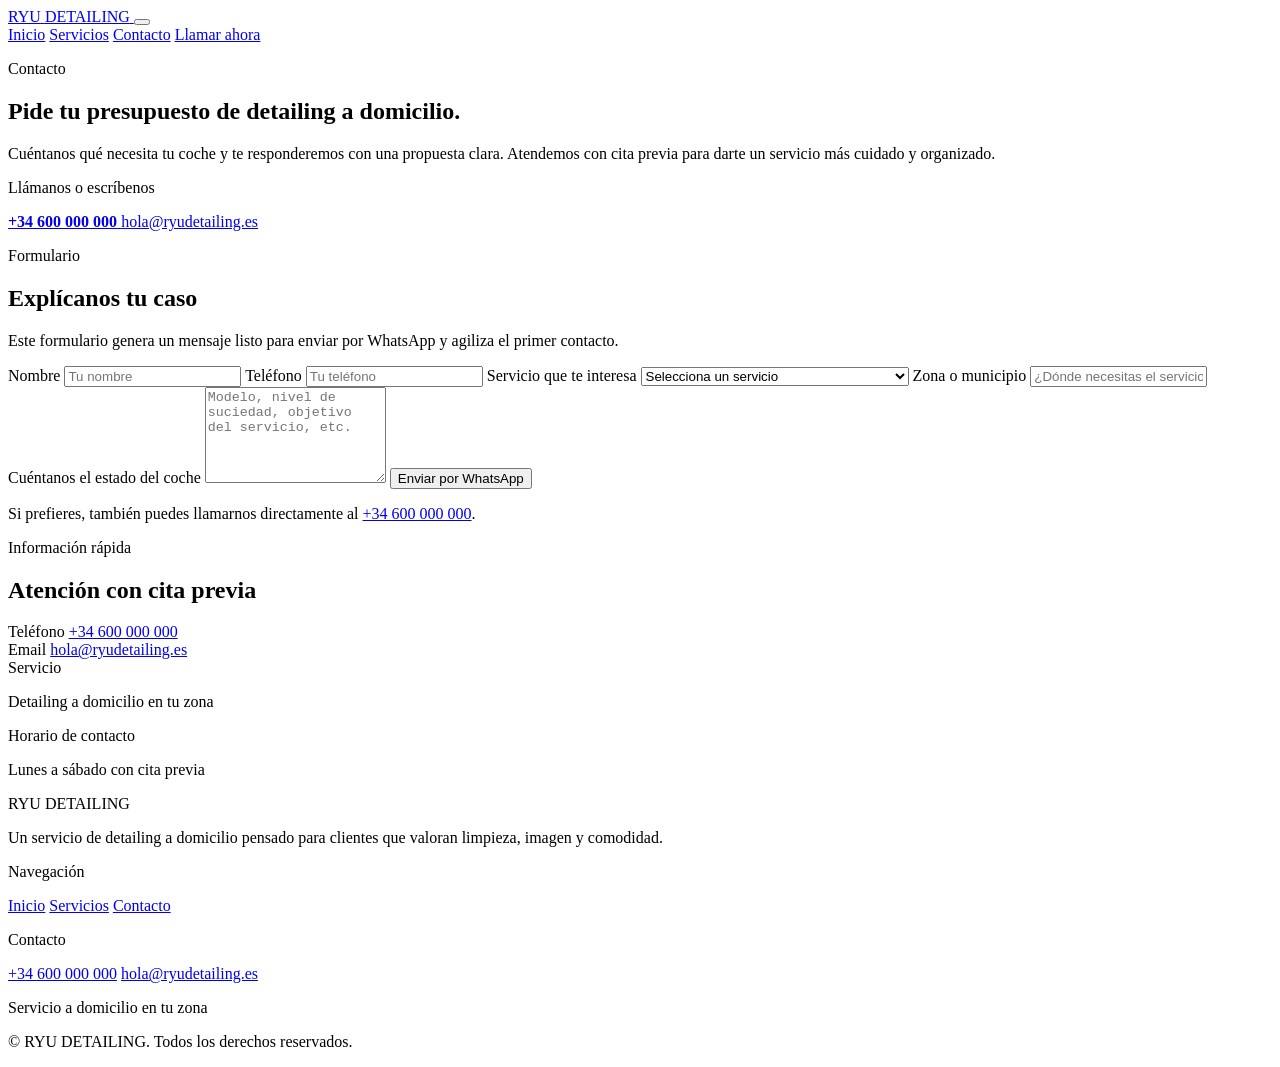
==== contacto.html @ e984c49c "Add files via upload" ====
<!DOCTYPE html>
<html lang="es">
<head>
  <meta charset="UTF-8">
  <meta name="viewport" content="width=device-width, initial-scale=1.0">
  <title>Contacto | RYU DETAILING</title>
  <meta name="description" content="Contacta con RYU DETAILING para pedir presupuesto de detailing a domicilio, lavado premium, limpieza interior o pulido de coche.">
  <meta name="robots" content="index, follow">
  <meta name="theme-color" content="#f1c84d">
  <meta property="og:title" content="Contacto | RYU DETAILING">
  <meta property="og:description" content="Pide tu presupuesto de detailing a domicilio de forma rápida.">
  <meta property="og:type" content="website">
  <meta property="og:url" content="https://www.ryudetailing.es/contacto.html">
  <link rel="canonical" href="https://www.ryudetailing.es/contacto.html">
  <link rel="preconnect" href="https://fonts.googleapis.com">
  <link rel="preconnect" href="https://fonts.gstatic.com" crossorigin>
  <link href="https://fonts.googleapis.com/css2?family=Sora:wght@400;500;600;700;800&family=Space+Grotesk:wght@500;700&display=swap" rel="stylesheet">
  <link rel="stylesheet" href="assets/styles.css">
</head>
<body data-page="contacto">
  <header class="site-header">
    <div class="container">
      <a class="brand" href="index.html" aria-label="Inicio RYU DETAILING">
        <span class="brand-mark">RYU</span>
        <span class="brand-text">DETAILING</span>
      </a>
      <button class="nav-toggle" aria-expanded="false" aria-controls="site-nav">
        <span></span>
        <span></span>
      </button>
      <nav id="site-nav" class="site-nav" aria-label="Principal">
        <a href="index.html">Inicio</a>
        <a href="servicios.html">Servicios</a>
        <a href="contacto.html" class="is-active">Contacto</a>
        <a class="button button-small" data-phone-link href="tel:+34600000000">Llamar ahora</a>
      </nav>
    </div>
  </header>

  <main>
    <section class="page-hero">
      <div class="container page-hero-grid">
        <div>
          <p class="eyebrow">Contacto</p>
          <h1>Pide tu presupuesto de detailing a domicilio.</h1>
          <p class="lead">Cuéntanos qué necesita tu coche y te responderemos con una propuesta clara. Atendemos con cita previa para darte un servicio más cuidado y organizado.</p>
        </div>
        <div class="mini-card mini-card-highlight">
          <p class="panel-label">Llámanos o escríbenos</p>
          <a class="contact-phone-big" data-phone-link href="tel:+34600000000">
            <strong data-phone-display>+34 600 000 000</strong>
          </a>
          <a data-email-link href="mailto:hola@ryudetailing.es"><span data-email-display>hola@ryudetailing.es</span></a>
        </div>
      </div>
    </section>

    <section class="section">
      <div class="container contact-grid">
        <div class="contact-card">
          <p class="eyebrow">Formulario</p>
          <h2>Explícanos tu caso</h2>
          <p>Este formulario genera un mensaje listo para enviar por WhatsApp y agiliza el primer contacto.</p>

          <form id="contact-form" class="contact-form">
            <label for="name">Nombre</label>
            <input id="name" name="name" type="text" placeholder="Tu nombre" required>

            <label for="phone">Teléfono</label>
            <input id="phone" name="phone" type="tel" placeholder="Tu teléfono" required>

            <label for="service">Servicio que te interesa</label>
            <select id="service" name="service" required>
              <option value="">Selecciona un servicio</option>
              <option>Lavado premium exterior</option>
              <option>Limpieza interior integral</option>
              <option>Pulido y mejora estética</option>
              <option>Protección y mantenimiento</option>
              <option>No estoy seguro, necesito asesoramiento</option>
            </select>

            <label for="location">Zona o municipio</label>
            <input id="location" name="location" type="text" placeholder="¿Dónde necesitas el servicio?" required>

            <label for="message">Cuéntanos el estado del coche</label>
            <textarea id="message" name="message" rows="6" placeholder="Modelo, nivel de suciedad, objetivo del servicio, etc."></textarea>

            <button class="button" type="submit">Enviar por WhatsApp</button>
            <p class="form-note">Si prefieres, también puedes llamarnos directamente al <a data-phone-link href="tel:+34600000000"><span data-phone-display>+34 600 000 000</span></a>.</p>
          </form>
        </div>

        <aside class="contact-card contact-side">
          <p class="eyebrow">Información rápida</p>
          <h2>Atención con cita previa</h2>
          <div class="info-list">
            <div>
              <span>Teléfono</span>
              <a data-phone-link href="tel:+34600000000"><span data-phone-display>+34 600 000 000</span></a>
            </div>
            <div>
              <span>Email</span>
              <a data-email-link href="mailto:hola@ryudetailing.es"><span data-email-display>hola@ryudetailing.es</span></a>
            </div>
            <div>
              <span>Servicio</span>
              <p data-city-display>Detailing a domicilio en tu zona</p>
            </div>
            <div>
              <span>Horario de contacto</span>
              <p>Lunes a sábado con cita previa</p>
            </div>
          </div>
        </aside>
      </div>
    </section>
  </main>

  <footer class="site-footer">
    <div class="container footer-grid">
      <div>
        <p class="footer-brand">RYU DETAILING</p>
        <p>Un servicio de detailing a domicilio pensado para clientes que valoran limpieza, imagen y comodidad.</p>
      </div>
      <div>
        <p class="footer-title">Navegación</p>
        <a href="index.html">Inicio</a>
        <a href="servicios.html">Servicios</a>
        <a href="contacto.html">Contacto</a>
      </div>
      <div>
        <p class="footer-title">Contacto</p>
        <a data-phone-link href="tel:+34600000000"><span data-phone-display>+34 600 000 000</span></a>
        <a data-email-link href="mailto:hola@ryudetailing.es"><span data-email-display>hola@ryudetailing.es</span></a>
        <p data-city-display>Servicio a domicilio en tu zona</p>
      </div>
    </div>
    <div class="container footer-bottom">
      <p>© <span data-year></span> RYU DETAILING. Todos los derechos reservados.</p>
    </div>
  </footer>

  <script src="assets/app.js"></script>
</body>
</html>
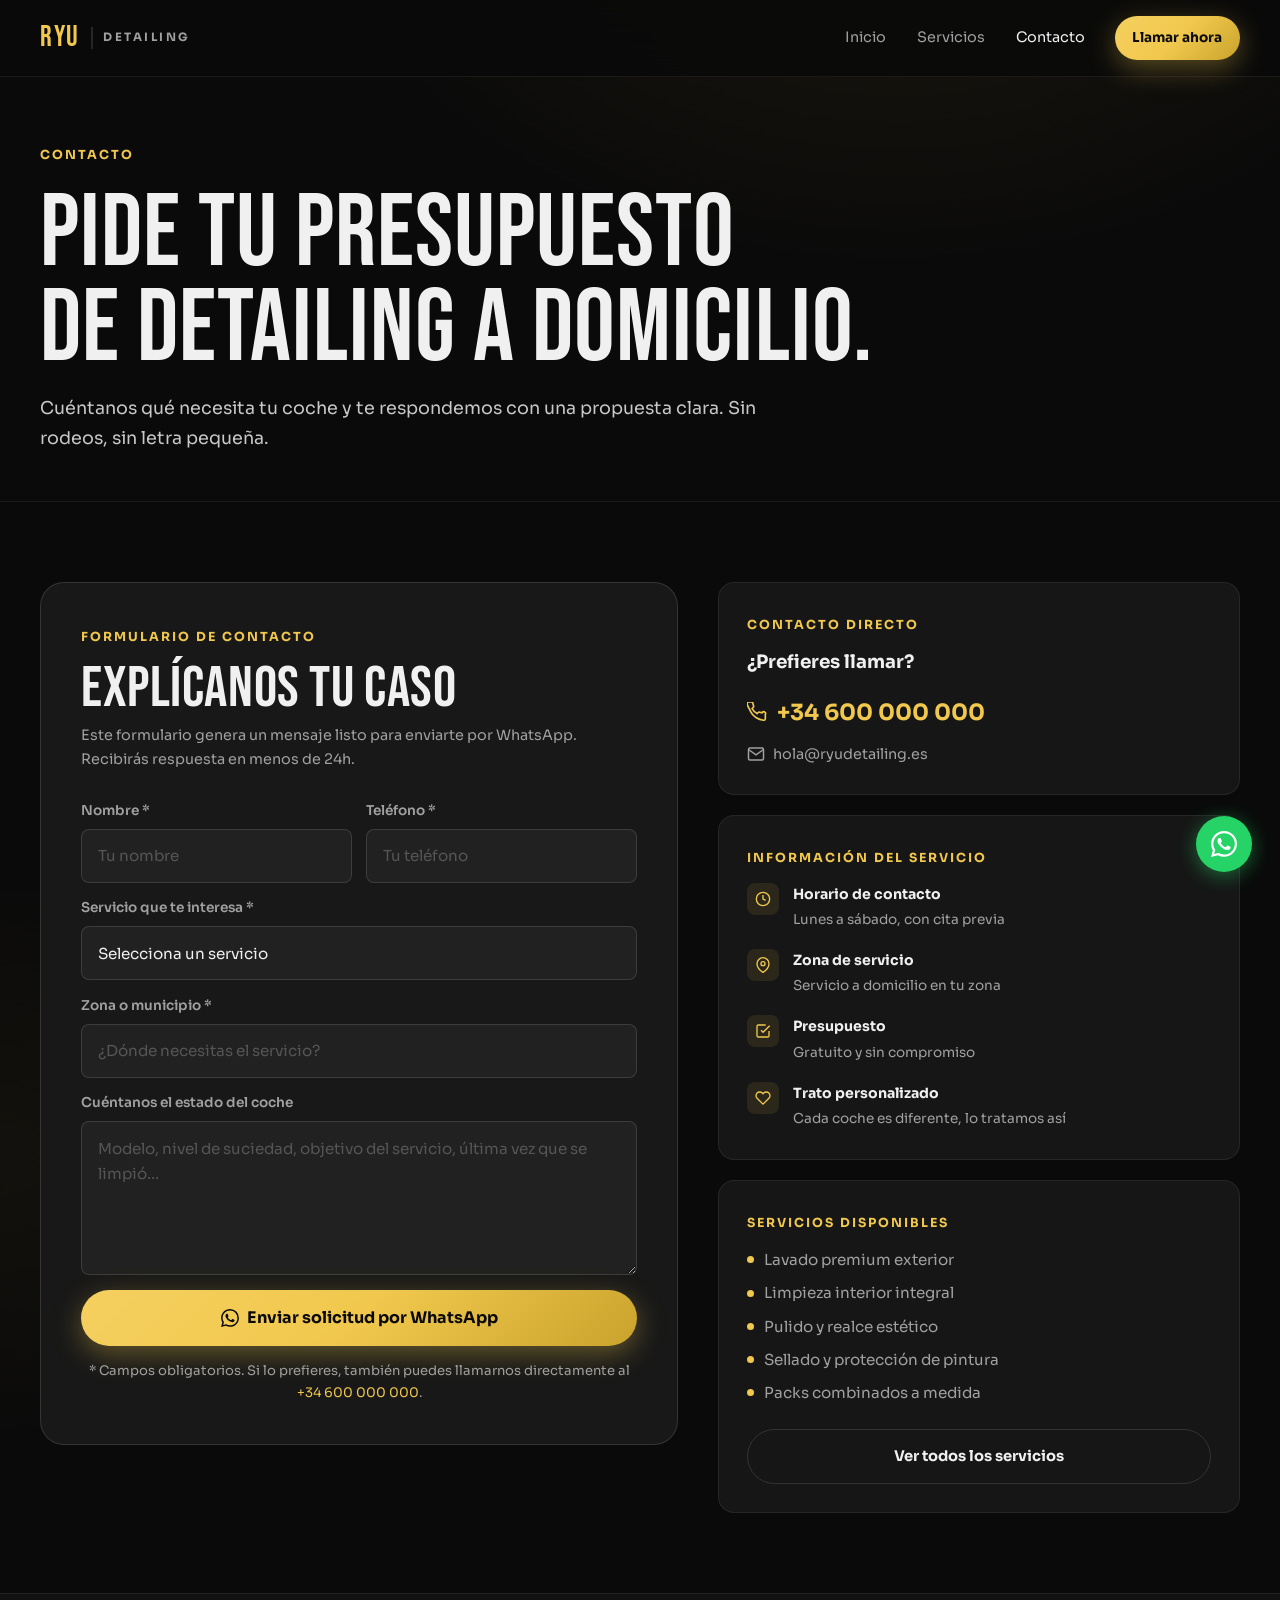
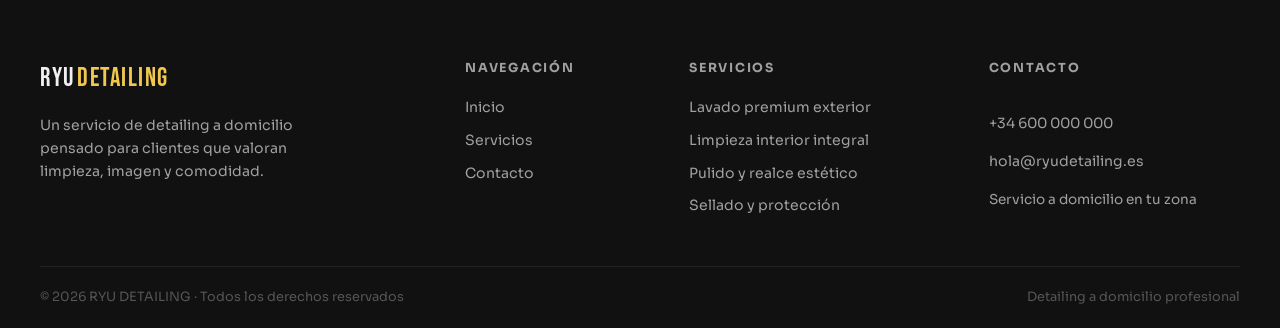
==== commit 154f4aef: "v2" ====
--- a/contacto.html
+++ b/contacto.html
@@ -3,142 +3,220 @@
 <head>
   <meta charset="UTF-8">
   <meta name="viewport" content="width=device-width, initial-scale=1.0">
-  <title>Contacto | RYU DETAILING</title>
-  <meta name="description" content="Contacta con RYU DETAILING para pedir presupuesto de detailing a domicilio, lavado premium, limpieza interior o pulido de coche.">
+
+  <title>Contacto y Presupuesto | RYU DETAILING · Detailing a Domicilio</title>
+  <meta name="description" content="Contacta con RYU DETAILING para pedir tu presupuesto de detailing a domicilio sin compromiso. Lavado premium, limpieza interior, pulido y protección de coche.">
+  <meta name="keywords" content="contacto detailing, presupuesto detailing, pedir cita detailing domicilio, WhatsApp detailing">
   <meta name="robots" content="index, follow">
   <meta name="theme-color" content="#f1c84d">
+  <link rel="canonical" href="https://www.ryudetailing.es/contacto.html">
+
   <meta property="og:title" content="Contacto | RYU DETAILING">
-  <meta property="og:description" content="Pide tu presupuesto de detailing a domicilio de forma rápida.">
+  <meta property="og:description" content="Pide tu presupuesto de detailing a domicilio de forma rápida y sin compromiso.">
   <meta property="og:type" content="website">
   <meta property="og:url" content="https://www.ryudetailing.es/contacto.html">
-  <link rel="canonical" href="https://www.ryudetailing.es/contacto.html">
+  <meta property="og:locale" content="es_ES">
+
   <link rel="preconnect" href="https://fonts.googleapis.com">
   <link rel="preconnect" href="https://fonts.gstatic.com" crossorigin>
-  <link href="https://fonts.googleapis.com/css2?family=Sora:wght@400;500;600;700;800&family=Space+Grotesk:wght@500;700&display=swap" rel="stylesheet">
+  <link href="https://fonts.googleapis.com/css2?family=Bebas+Neue&family=Sora:wght@400;500;600;700&display=swap" rel="stylesheet">
   <link rel="stylesheet" href="assets/styles.css">
 </head>
 <body data-page="contacto">
-  <header class="site-header">
-    <div class="container">
-      <a class="brand" href="index.html" aria-label="Inicio RYU DETAILING">
-        <span class="brand-mark">RYU</span>
-        <span class="brand-text">DETAILING</span>
+
+  <header class="site-header" id="top">
+    <div class="container header-inner">
+      <a class="brand" href="index.html" aria-label="RYU DETAILING - Inicio">
+        <span class="brand-ryu">RYU</span>
+        <span class="brand-sep"></span>
+        <span class="brand-det">DETAILING</span>
       </a>
-      <button class="nav-toggle" aria-expanded="false" aria-controls="site-nav">
-        <span></span>
-        <span></span>
+      <button class="nav-toggle" aria-expanded="false" aria-controls="site-nav" aria-label="Abrir menú">
+        <span></span><span></span>
       </button>
-      <nav id="site-nav" class="site-nav" aria-label="Principal">
-        <a href="index.html">Inicio</a>
-        <a href="servicios.html">Servicios</a>
-        <a href="contacto.html" class="is-active">Contacto</a>
-        <a class="button button-small" data-phone-link href="tel:+34600000000">Llamar ahora</a>
+      <nav id="site-nav" class="site-nav" aria-label="Navegación principal">
+        <a href="index.html" class="nav-link">Inicio</a>
+        <a href="servicios.html" class="nav-link">Servicios</a>
+        <a href="contacto.html" class="nav-link is-active">Contacto</a>
+        <a class="btn btn-gold btn-sm" data-phone-link href="tel:+34600000000">Llamar ahora</a>
       </nav>
     </div>
   </header>
 
   <main>
-    <section class="page-hero">
-      <div class="container page-hero-grid">
-        <div>
-          <p class="eyebrow">Contacto</p>
-          <h1>Pide tu presupuesto de detailing a domicilio.</h1>
-          <p class="lead">Cuéntanos qué necesita tu coche y te responderemos con una propuesta clara. Atendemos con cita previa para darte un servicio más cuidado y organizado.</p>
-        </div>
-        <div class="mini-card mini-card-highlight">
-          <p class="panel-label">Llámanos o escríbenos</p>
-          <a class="contact-phone-big" data-phone-link href="tel:+34600000000">
-            <strong data-phone-display>+34 600 000 000</strong>
-          </a>
-          <a data-email-link href="mailto:hola@ryudetailing.es"><span data-email-display>hola@ryudetailing.es</span></a>
-        </div>
+
+    <!-- PAGE HERO -->
+    <section class="page-hero page-hero-short">
+      <div class="container fade-up">
+        <p class="eyebrow">Contacto</p>
+        <h1>Pide tu presupuesto<br>de detailing a domicilio.</h1>
+        <p class="lead">Cuéntanos qué necesita tu coche y te respondemos con una propuesta clara. Sin rodeos, sin letra pequeña.</p>
       </div>
     </section>
 
+    <!-- CONTACT MAIN -->
     <section class="section">
       <div class="container contact-grid">
-        <div class="contact-card">
-          <p class="eyebrow">Formulario</p>
+
+        <!-- FORM -->
+        <div class="contact-form-card fade-up">
+          <p class="eyebrow">Formulario de contacto</p>
           <h2>Explícanos tu caso</h2>
-          <p>Este formulario genera un mensaje listo para enviar por WhatsApp y agiliza el primer contacto.</p>
-
-          <form id="contact-form" class="contact-form">
-            <label for="name">Nombre</label>
-            <input id="name" name="name" type="text" placeholder="Tu nombre" required>
-
-            <label for="phone">Teléfono</label>
-            <input id="phone" name="phone" type="tel" placeholder="Tu teléfono" required>
-
-            <label for="service">Servicio que te interesa</label>
-            <select id="service" name="service" required>
-              <option value="">Selecciona un servicio</option>
-              <option>Lavado premium exterior</option>
-              <option>Limpieza interior integral</option>
-              <option>Pulido y mejora estética</option>
-              <option>Protección y mantenimiento</option>
-              <option>No estoy seguro, necesito asesoramiento</option>
-            </select>
-
-            <label for="location">Zona o municipio</label>
-            <input id="location" name="location" type="text" placeholder="¿Dónde necesitas el servicio?" required>
-
-            <label for="message">Cuéntanos el estado del coche</label>
-            <textarea id="message" name="message" rows="6" placeholder="Modelo, nivel de suciedad, objetivo del servicio, etc."></textarea>
-
-            <button class="button" type="submit">Enviar por WhatsApp</button>
-            <p class="form-note">Si prefieres, también puedes llamarnos directamente al <a data-phone-link href="tel:+34600000000"><span data-phone-display>+34 600 000 000</span></a>.</p>
+          <p class="form-intro">Este formulario genera un mensaje listo para enviarte por WhatsApp. Recibirás respuesta en menos de 24h.</p>
+
+          <form id="contact-form" class="contact-form" novalidate>
+            <div class="form-row">
+              <div class="form-group">
+                <label for="name">Nombre *</label>
+                <input id="name" name="name" type="text" placeholder="Tu nombre" required autocomplete="name">
+              </div>
+              <div class="form-group">
+                <label for="phone">Teléfono *</label>
+                <input id="phone" name="phone" type="tel" placeholder="Tu teléfono" required autocomplete="tel">
+              </div>
+            </div>
+            <div class="form-group">
+              <label for="service">Servicio que te interesa *</label>
+              <select id="service" name="service" required>
+                <option value="">Selecciona un servicio</option>
+                <option>Lavado premium exterior</option>
+                <option>Limpieza interior integral</option>
+                <option>Pulido y mejora estética</option>
+                <option>Protección y mantenimiento</option>
+                <option>Varios servicios / pack completo</option>
+                <option>No lo sé, necesito asesoramiento</option>
+              </select>
+            </div>
+            <div class="form-group">
+              <label for="location">Zona o municipio *</label>
+              <input id="location" name="location" type="text" placeholder="¿Dónde necesitas el servicio?" required>
+            </div>
+            <div class="form-group">
+              <label for="message">Cuéntanos el estado del coche</label>
+              <textarea id="message" name="message" rows="5" placeholder="Modelo, nivel de suciedad, objetivo del servicio, última vez que se limpió…"></textarea>
+            </div>
+            <button class="btn btn-gold btn-full btn-lg" type="submit">
+              <svg width="18" height="18" viewBox="0 0 24 24" fill="currentColor"><path d="M17.472 14.382c-.297-.149-1.758-.867-2.03-.967-.273-.099-.471-.148-.67.15-.197.297-.767.966-.94 1.164-.173.199-.347.223-.644.075-.297-.15-1.255-.463-2.39-1.475-.883-.788-1.48-1.761-1.653-2.059-.173-.297-.018-.458.13-.606.134-.133.298-.347.446-.52.149-.174.198-.298.298-.497.099-.198.05-.371-.025-.52-.075-.149-.669-1.612-.916-2.207-.242-.579-.487-.5-.669-.51-.173-.008-.371-.01-.57-.01-.198 0-.52.074-.792.372-.272.297-1.04 1.016-1.04 2.479 0 1.462 1.065 2.875 1.213 3.074.149.198 2.096 3.2 5.077 4.487.709.306 1.262.489 1.694.625.712.227 1.36.195 1.871.118.571-.085 1.758-.719 2.006-1.413.248-.694.248-1.289.173-1.413-.074-.124-.272-.198-.57-.347m-5.421 7.403h-.004a9.87 9.87 0 01-5.031-1.378l-.361-.214-3.741.982.998-3.648-.235-.374a9.86 9.86 0 01-1.51-5.26c.001-5.45 4.436-9.884 9.888-9.884 2.64 0 5.122 1.03 6.988 2.898a9.825 9.825 0 012.893 6.994c-.003 5.45-4.437 9.884-9.885 9.884m8.413-18.297A11.815 11.815 0 0012.05 0C5.495 0 .16 5.335.157 11.892c0 2.096.547 4.142 1.588 5.945L.057 24l6.305-1.654a11.882 11.882 0 005.683 1.448h.005c6.554 0 11.89-5.335 11.893-11.893a11.821 11.821 0 00-3.48-8.413Z"/></svg>
+              Enviar solicitud por WhatsApp
+            </button>
+            <p class="form-note">* Campos obligatorios. Si lo prefieres, también puedes llamarnos directamente al <a data-phone-link href="tel:+34600000000"><span data-phone-display>+34 600 000 000</span></a>.</p>
           </form>
         </div>
 
-        <aside class="contact-card contact-side">
-          <p class="eyebrow">Información rápida</p>
-          <h2>Atención con cita previa</h2>
-          <div class="info-list">
-            <div>
-              <span>Teléfono</span>
-              <a data-phone-link href="tel:+34600000000"><span data-phone-display>+34 600 000 000</span></a>
-            </div>
-            <div>
-              <span>Email</span>
-              <a data-email-link href="mailto:hola@ryudetailing.es"><span data-email-display>hola@ryudetailing.es</span></a>
-            </div>
-            <div>
-              <span>Servicio</span>
-              <p data-city-display>Detailing a domicilio en tu zona</p>
-            </div>
-            <div>
-              <span>Horario de contacto</span>
-              <p>Lunes a sábado con cita previa</p>
-            </div>
+        <!-- SIDEBAR -->
+        <aside class="contact-sidebar fade-up delay-1">
+          <div class="contact-info-card">
+            <p class="eyebrow">Contacto directo</p>
+            <h3>¿Prefieres llamar?</h3>
+            <a class="contact-phone-big" data-phone-link href="tel:+34600000000">
+              <svg width="20" height="20" viewBox="0 0 24 24" fill="none" stroke="currentColor" stroke-width="2"><path d="M22 16.92v3a2 2 0 01-2.18 2 19.79 19.79 0 01-8.63-3.07A19.5 19.5 0 013.07 8.81 19.79 19.79 0 01.14 2.18 2 2 0 012.11 0h3a2 2 0 012 1.72 12.84 12.84 0 00.7 2.81 2 2 0 01-.45 2.11L6.09 7.91a16 16 0 006 6l1.27-1.27a2 2 0 012.11-.45 12.84 12.84 0 002.81.7A2 2 0 0122 14.92z"/></svg>
+              <span data-phone-display>+34 600 000 000</span>
+            </a>
+            <a class="contact-email" data-email-link href="mailto:hola@ryudetailing.es">
+              <svg width="18" height="18" viewBox="0 0 24 24" fill="none" stroke="currentColor" stroke-width="2"><path d="M4 4h16c1.1 0 2 .9 2 2v12c0 1.1-.9 2-2 2H4c-1.1 0-2-.9-2-2V6c0-1.1.9-2 2-2z"/><polyline points="22,6 12,13 2,6"/></svg>
+              <span data-email-display>hola@ryudetailing.es</span>
+            </a>
+          </div>
+
+          <div class="contact-info-card">
+            <p class="eyebrow">Información del servicio</p>
+            <div class="info-rows">
+              <div class="info-row">
+                <span class="info-icon">
+                  <svg width="16" height="16" viewBox="0 0 24 24" fill="none" stroke="currentColor" stroke-width="2"><circle cx="12" cy="12" r="10"/><polyline points="12,6 12,12 16,14"/></svg>
+                </span>
+                <div>
+                  <strong>Horario de contacto</strong>
+                  <p>Lunes a sábado, con cita previa</p>
+                </div>
+              </div>
+              <div class="info-row">
+                <span class="info-icon">
+                  <svg width="16" height="16" viewBox="0 0 24 24" fill="none" stroke="currentColor" stroke-width="2"><path d="M21 10c0 7-9 13-9 13s-9-6-9-13a9 9 0 0118 0z"/><circle cx="12" cy="10" r="3"/></svg>
+                </span>
+                <div>
+                  <strong>Zona de servicio</strong>
+                  <p data-city-display>Servicio a domicilio en tu zona</p>
+                </div>
+              </div>
+              <div class="info-row">
+                <span class="info-icon">
+                  <svg width="16" height="16" viewBox="0 0 24 24" fill="none" stroke="currentColor" stroke-width="2"><path d="M9 11l3 3L22 4"/><path d="M21 12v7a2 2 0 01-2 2H5a2 2 0 01-2-2V5a2 2 0 012-2h11"/></svg>
+                </span>
+                <div>
+                  <strong>Presupuesto</strong>
+                  <p>Gratuito y sin compromiso</p>
+                </div>
+              </div>
+              <div class="info-row">
+                <span class="info-icon">
+                  <svg width="16" height="16" viewBox="0 0 24 24" fill="none" stroke="currentColor" stroke-width="2"><path d="M20.84 4.61a5.5 5.5 0 00-7.78 0L12 5.67l-1.06-1.06a5.5 5.5 0 00-7.78 7.78l1.06 1.06L12 21.23l7.78-7.78 1.06-1.06a5.5 5.5 0 000-7.78z"/></svg>
+                </span>
+                <div>
+                  <strong>Trato personalizado</strong>
+                  <p>Cada coche es diferente, lo tratamos así</p>
+                </div>
+              </div>
+            </div>
+          </div>
+
+          <div class="contact-services-card">
+            <p class="eyebrow">Servicios disponibles</p>
+            <ul class="check-list">
+              <li>Lavado premium exterior</li>
+              <li>Limpieza interior integral</li>
+              <li>Pulido y realce estético</li>
+              <li>Sellado y protección de pintura</li>
+              <li>Packs combinados a medida</li>
+            </ul>
+            <a class="btn btn-ghost btn-full" href="servicios.html">Ver todos los servicios</a>
           </div>
         </aside>
+
       </div>
     </section>
+
   </main>
 
   <footer class="site-footer">
     <div class="container footer-grid">
-      <div>
-        <p class="footer-brand">RYU DETAILING</p>
+      <div class="footer-brand-col">
+        <p class="footer-logo">RYU<span>DETAILING</span></p>
         <p>Un servicio de detailing a domicilio pensado para clientes que valoran limpieza, imagen y comodidad.</p>
       </div>
-      <div>
+      <div class="footer-nav-col">
         <p class="footer-title">Navegación</p>
-        <a href="index.html">Inicio</a>
-        <a href="servicios.html">Servicios</a>
-        <a href="contacto.html">Contacto</a>
-      </div>
-      <div>
+        <nav>
+          <a href="index.html">Inicio</a>
+          <a href="servicios.html">Servicios</a>
+          <a href="contacto.html">Contacto</a>
+        </nav>
+      </div>
+      <div class="footer-nav-col">
+        <p class="footer-title">Servicios</p>
+        <nav>
+          <a href="servicios.html#lavado">Lavado premium exterior</a>
+          <a href="servicios.html#interior">Limpieza interior integral</a>
+          <a href="servicios.html#pulido">Pulido y realce estético</a>
+          <a href="servicios.html#proteccion">Sellado y protección</a>
+        </nav>
+      </div>
+      <div class="footer-contact-col">
         <p class="footer-title">Contacto</p>
         <a data-phone-link href="tel:+34600000000"><span data-phone-display>+34 600 000 000</span></a>
         <a data-email-link href="mailto:hola@ryudetailing.es"><span data-email-display>hola@ryudetailing.es</span></a>
-        <p data-city-display>Servicio a domicilio en tu zona</p>
+        <p data-city-display class="footer-zone">Servicio a domicilio en tu zona</p>
       </div>
     </div>
     <div class="container footer-bottom">
-      <p>© <span data-year></span> RYU DETAILING. Todos los derechos reservados.</p>
+      <p>&copy; <span data-year></span> RYU DETAILING · Todos los derechos reservados</p>
+      <p>Detailing a domicilio profesional</p>
     </div>
   </footer>
+
+  <a class="wa-fab" data-phone-link href="tel:+34600000000" aria-label="Contactar por WhatsApp">
+    <svg width="26" height="26" viewBox="0 0 24 24" fill="currentColor"><path d="M17.472 14.382c-.297-.149-1.758-.867-2.03-.967-.273-.099-.471-.148-.67.15-.197.297-.767.966-.94 1.164-.173.199-.347.223-.644.075-.297-.15-1.255-.463-2.39-1.475-.883-.788-1.48-1.761-1.653-2.059-.173-.297-.018-.458.13-.606.134-.133.298-.347.446-.52.149-.174.198-.298.298-.497.099-.198.05-.371-.025-.52-.075-.149-.669-1.612-.916-2.207-.242-.579-.487-.5-.669-.51-.173-.008-.371-.01-.57-.01-.198 0-.52.074-.792.372-.272.297-1.04 1.016-1.04 2.479 0 1.462 1.065 2.875 1.213 3.074.149.198 2.096 3.2 5.077 4.487.709.306 1.262.489 1.694.625.712.227 1.36.195 1.871.118.571-.085 1.758-.719 2.006-1.413.248-.694.248-1.289.173-1.413-.074-.124-.272-.198-.57-.347m-5.421 7.403h-.004a9.87 9.87 0 01-5.031-1.378l-.361-.214-3.741.982.998-3.648-.235-.374a9.86 9.86 0 01-1.51-5.26c.001-5.45 4.436-9.884 9.888-9.884 2.64 0 5.122 1.03 6.988 2.898a9.825 9.825 0 012.893 6.994c-.003 5.45-4.437 9.884-9.885 9.884m8.413-18.297A11.815 11.815 0 0012.05 0C5.495 0 .16 5.335.157 11.892c0 2.096.547 4.142 1.588 5.945L.057 24l6.305-1.654a11.882 11.882 0 005.683 1.448h.005c6.554 0 11.89-5.335 11.893-11.893a11.821 11.821 0 00-3.48-8.413Z"/></svg>
+  </a>
 
   <script src="assets/app.js"></script>
 </body>
--- a/assets/styles.css
+++ b/assets/styles.css
@@ -0,0 +1,936 @@
+/* =====================================================
+   RYU DETAILING — styles.css v2
+   Paleta: #0a0a0a · #f1c84d · #f5f5f5
+   Tipografía: Bebas Neue (display) + Sora (body)
+===================================================== */
+
+:root {
+  --bg:        #0a0a0a;
+  --bg-soft:   #111111;
+  --bg-panel:  #181818;
+  --bg-card:   #161616;
+  --text:      #f0f0f0;
+  --muted:     #a0a0a0;
+  --line:      rgba(255,255,255,0.07);
+  --line-med:  rgba(255,255,255,0.12);
+  --gold:      #f1c84d;
+  --gold-dark: #c9a32c;
+  --gold-glow: rgba(241,200,77,0.18);
+  --radius-sm: 8px;
+  --radius:    16px;
+  --radius-lg: 24px;
+  --container: 1200px;
+  --shadow:    0 24px 64px rgba(0,0,0,0.5);
+}
+
+*, *::before, *::after { box-sizing: border-box; margin: 0; padding: 0; }
+
+html { scroll-behavior: smooth; -webkit-font-smoothing: antialiased; }
+
+body {
+  font-family: 'Sora', 'Segoe UI', sans-serif;
+  background-color: var(--bg);
+  background-image:
+    radial-gradient(ellipse 80% 40% at 70% -10%, rgba(241,200,77,0.09) 0%, transparent 60%),
+    radial-gradient(ellipse 50% 30% at 0% 60%, rgba(241,200,77,0.04) 0%, transparent 50%);
+  color: var(--text);
+  line-height: 1.65;
+  font-size: 16px;
+}
+
+a { color: inherit; text-decoration: none; }
+img { display: block; max-width: 100%; }
+ul { list-style: none; }
+
+/* ─── CONTAINER ─────────────────────────────────── */
+.container {
+  width: min(calc(100% - 2.5rem), var(--container));
+  margin-inline: auto;
+}
+
+/* ─── TYPOGRAPHY ─────────────────────────────────── */
+h1 {
+  font-family: 'Bebas Neue', sans-serif;
+  font-size: clamp(3.5rem, 8vw, 7rem);
+  line-height: 0.93;
+  letter-spacing: 0.01em;
+  font-weight: 400;
+}
+h1 em {
+  font-style: normal;
+  color: var(--gold);
+}
+h2 {
+  font-family: 'Bebas Neue', sans-serif;
+  font-size: clamp(2.2rem, 4.5vw, 3.8rem);
+  line-height: 0.95;
+  letter-spacing: 0.01em;
+  font-weight: 400;
+}
+h3 {
+  font-size: 1.15rem;
+  font-weight: 700;
+  line-height: 1.3;
+}
+.lead {
+  font-size: 1.1rem;
+  color: #c8c8c8;
+  line-height: 1.7;
+  max-width: 58ch;
+}
+.eyebrow {
+  display: inline-block;
+  font-size: 0.78rem;
+  font-weight: 700;
+  text-transform: uppercase;
+  letter-spacing: 0.16em;
+  color: var(--gold);
+  margin-bottom: 0.85rem;
+}
+
+/* ─── BUTTONS ─────────────────────────────────── */
+.btn {
+  display: inline-flex;
+  align-items: center;
+  justify-content: center;
+  gap: 0.5rem;
+  padding: 0.9rem 1.6rem;
+  border-radius: 999px;
+  font-size: 0.92rem;
+  font-weight: 700;
+  font-family: 'Sora', sans-serif;
+  cursor: pointer;
+  border: none;
+  transition: transform 0.18s ease, box-shadow 0.18s ease, background 0.18s ease;
+  white-space: nowrap;
+  text-decoration: none;
+}
+.btn:active { transform: scale(0.97); }
+
+.btn-gold {
+  background: linear-gradient(135deg, #f5d060 0%, var(--gold) 50%, var(--gold-dark) 100%);
+  color: #0a0a0a;
+  box-shadow: 0 8px 28px rgba(241,200,77,0.35);
+}
+.btn-gold:hover {
+  box-shadow: 0 12px 40px rgba(241,200,77,0.5);
+  transform: translateY(-2px);
+}
+
+.btn-ghost {
+  background: transparent;
+  color: var(--text);
+  border: 1px solid var(--line-med);
+}
+.btn-ghost:hover {
+  border-color: rgba(255,255,255,0.25);
+  background: rgba(255,255,255,0.04);
+}
+
+.btn-sm { padding: 0.65rem 1.1rem; font-size: 0.85rem; }
+.btn-lg { padding: 1.1rem 2rem; font-size: 1rem; }
+.btn-full { width: 100%; }
+
+/* ─── HEADER ─────────────────────────────────── */
+.site-header {
+  position: sticky;
+  top: 0;
+  z-index: 100;
+  background: rgba(10,10,10,0.88);
+  backdrop-filter: blur(20px);
+  -webkit-backdrop-filter: blur(20px);
+  border-bottom: 1px solid var(--line);
+}
+.header-inner {
+  display: flex;
+  align-items: center;
+  justify-content: space-between;
+  gap: 1rem;
+  min-height: 76px;
+}
+
+/* Brand */
+.brand {
+  display: inline-flex;
+  align-items: center;
+  gap: 0;
+  flex-shrink: 0;
+  text-decoration: none;
+}
+.brand-ryu {
+  font-family: 'Bebas Neue', sans-serif;
+  font-size: 1.8rem;
+  letter-spacing: 0.06em;
+  color: var(--gold);
+  line-height: 1;
+}
+.brand-sep {
+  width: 2px;
+  height: 22px;
+  background: var(--line-med);
+  margin: 0 0.65rem;
+}
+.brand-det {
+  font-family: 'Sora', sans-serif;
+  font-size: 0.72rem;
+  font-weight: 700;
+  letter-spacing: 0.22em;
+  text-transform: uppercase;
+  color: var(--muted);
+  line-height: 1;
+}
+
+/* Nav */
+.site-nav {
+  display: flex;
+  align-items: center;
+  gap: 0.25rem;
+}
+.nav-link {
+  padding: 0.5rem 0.85rem;
+  font-size: 0.9rem;
+  color: var(--muted);
+  border-radius: var(--radius-sm);
+  transition: color 0.15s, background 0.15s;
+}
+.nav-link:hover { color: var(--text); background: rgba(255,255,255,0.04); }
+.nav-link.is-active { color: var(--text); }
+.site-nav .btn { margin-left: 0.75rem; }
+
+.nav-toggle {
+  display: none;
+  flex-direction: column;
+  justify-content: center;
+  align-items: center;
+  gap: 5px;
+  width: 44px;
+  height: 44px;
+  background: transparent;
+  border: 1px solid var(--line-med);
+  border-radius: var(--radius-sm);
+  cursor: pointer;
+}
+.nav-toggle span {
+  display: block;
+  width: 20px;
+  height: 1.5px;
+  background: var(--text);
+  border-radius: 2px;
+  transition: 0.3s;
+}
+
+/* ─── SECTIONS ─────────────────────────────────── */
+.section { padding: 5rem 0; }
+.section-dark {
+  background: linear-gradient(180deg, rgba(255,255,255,0.015) 0%, transparent 100%);
+}
+.section-head {
+  margin-bottom: 3rem;
+}
+.section-head h2 { margin-bottom: 1rem; }
+.section-cta { margin-top: 2.5rem; text-align: center; }
+
+/* ─── ANIMATIONS ─────────────────────────────────── */
+.fade-up {
+  opacity: 0;
+  transform: translateY(28px);
+  transition: opacity 0.65s ease, transform 0.65s ease;
+}
+.fade-up.visible { opacity: 1; transform: translateY(0); }
+.delay-1 { transition-delay: 0.1s; }
+.delay-2 { transition-delay: 0.2s; }
+.delay-3 { transition-delay: 0.3s; }
+
+/* ─── CHECK LIST ─────────────────────────────────── */
+.check-list { display: grid; gap: 0.65rem; }
+.check-list li {
+  display: flex;
+  align-items: flex-start;
+  gap: 0.65rem;
+  color: var(--muted);
+  font-size: 0.95rem;
+  line-height: 1.5;
+}
+.check-list li::before {
+  content: '';
+  flex-shrink: 0;
+  width: 7px;
+  height: 7px;
+  border-radius: 50%;
+  background: var(--gold);
+  margin-top: 0.45rem;
+}
+
+/* ─── HERO ─────────────────────────────────── */
+.hero {
+  padding: 4.5rem 0 5rem;
+  position: relative;
+  overflow: hidden;
+}
+.hero-bg-line {
+  position: absolute;
+  inset: 0;
+  background:
+    linear-gradient(105deg, transparent 55%, rgba(241,200,77,0.05) 100%);
+  pointer-events: none;
+}
+.hero-grid {
+  display: grid;
+  grid-template-columns: 1fr 1fr;
+  gap: 3rem;
+  align-items: start;
+}
+.hero-copy { padding-top: 1rem; }
+.hero-copy h1 { margin: 0.5rem 0 1.25rem; }
+.hero-actions {
+  display: flex;
+  flex-wrap: wrap;
+  gap: 0.85rem;
+  margin: 2rem 0 2rem;
+}
+.hero-actions .btn-ghost svg { flex-shrink: 0; }
+.hero-copy .check-list { margin-top: 0.5rem; }
+
+/* Form card */
+.form-card {
+  background: linear-gradient(160deg, rgba(241,200,77,0.1) 0%, rgba(255,255,255,0.02) 60%);
+  border: 1px solid rgba(241,200,77,0.2);
+  border-radius: var(--radius-lg);
+  padding: 2rem;
+  box-shadow: var(--shadow);
+}
+.form-card-label {
+  font-size: 0.75rem;
+  font-weight: 700;
+  text-transform: uppercase;
+  letter-spacing: 0.14em;
+  color: var(--gold);
+  margin-bottom: 0.5rem;
+}
+.form-card h2 {
+  font-size: clamp(1.5rem, 2.5vw, 2rem);
+  margin-bottom: 1.5rem;
+}
+
+/* ─── CONTACT FORM ─────────────────────────────────── */
+.contact-form { display: grid; gap: 0.9rem; }
+.form-group { display: grid; gap: 0.4rem; }
+.form-group label {
+  font-size: 0.85rem;
+  font-weight: 600;
+  color: var(--muted);
+}
+.contact-form input,
+.contact-form select,
+.contact-form textarea {
+  width: 100%;
+  padding: 0.85rem 1rem;
+  background: rgba(255,255,255,0.04);
+  border: 1px solid var(--line-med);
+  border-radius: var(--radius-sm);
+  color: var(--text);
+  font: inherit;
+  font-size: 0.95rem;
+  transition: border-color 0.15s, background 0.15s;
+  appearance: none;
+  -webkit-appearance: none;
+}
+.contact-form input:focus,
+.contact-form select:focus,
+.contact-form textarea:focus {
+  outline: none;
+  border-color: rgba(241,200,77,0.5);
+  background: rgba(255,255,255,0.06);
+}
+.contact-form input::placeholder,
+.contact-form textarea::placeholder { color: #555; }
+.contact-form select { cursor: pointer; }
+.contact-form textarea { resize: vertical; min-height: 100px; }
+.form-row { display: grid; grid-template-columns: 1fr 1fr; gap: 0.9rem; }
+
+/* ─── TRUST STRIP ─────────────────────────────────── */
+.trust-section {
+  border-top: 1px solid var(--line);
+  border-bottom: 1px solid var(--line);
+  padding: 2.5rem 0;
+}
+.trust-strip {
+  display: flex;
+  align-items: center;
+  gap: 0;
+}
+.trust-item {
+  flex: 1;
+  text-align: center;
+  padding: 1rem;
+}
+.trust-item p { font-size: 0.82rem; color: var(--muted); line-height: 1.4; }
+.trust-num {
+  display: block;
+  font-family: 'Bebas Neue', sans-serif;
+  font-size: 2.2rem;
+  color: var(--gold);
+  letter-spacing: 0.04em;
+  margin-bottom: 0.35rem;
+  line-height: 1;
+}
+.trust-divider {
+  width: 1px;
+  height: 50px;
+  background: var(--line-med);
+  flex-shrink: 0;
+}
+
+/* ─── SERVICES GRID ─────────────────────────────────── */
+.services-grid {
+  display: grid;
+  grid-template-columns: repeat(4, 1fr);
+  gap: 1.25rem;
+}
+.service-card {
+  background: var(--bg-card);
+  border: 1px solid var(--line);
+  border-radius: var(--radius);
+  padding: 1.75rem;
+  display: grid;
+  gap: 0.75rem;
+  align-content: start;
+  transition: border-color 0.2s, transform 0.2s;
+}
+.service-card:hover {
+  border-color: rgba(241,200,77,0.3);
+  transform: translateY(-4px);
+}
+.service-icon {
+  width: 44px;
+  height: 44px;
+  color: var(--gold);
+}
+.service-icon svg { width: 100%; height: 100%; }
+.service-tag {
+  display: inline-block;
+  font-size: 0.72rem;
+  font-weight: 700;
+  text-transform: uppercase;
+  letter-spacing: 0.14em;
+  color: var(--gold);
+}
+.service-card h3 { font-size: 1.05rem; margin: 0; }
+.service-card p { font-size: 0.88rem; color: var(--muted); line-height: 1.6; }
+.service-photo {
+  margin-top: 0.5rem;
+  min-height: 140px;
+  border-radius: var(--radius-sm);
+  border: 1px dashed rgba(241,200,77,0.25);
+  background: linear-gradient(145deg, rgba(241,200,77,0.05), rgba(255,255,255,0.01));
+  display: flex;
+  align-items: center;
+  justify-content: center;
+  font-size: 0.78rem;
+  color: rgba(241,200,77,0.5);
+  font-weight: 600;
+  text-align: center;
+  padding: 1rem;
+}
+.service-link {
+  font-size: 0.85rem;
+  font-weight: 700;
+  color: var(--gold);
+  display: inline-flex;
+  align-items: center;
+  gap: 0.35rem;
+}
+.service-link span { transition: transform 0.15s; }
+.service-link:hover span { transform: translateX(4px); }
+
+/* ─── GALLERY ─────────────────────────────────── */
+.gallery-section { padding-bottom: 5rem; }
+.gallery-grid {
+  display: grid;
+  grid-template-columns: repeat(3, 1fr);
+  grid-template-rows: auto auto;
+  gap: 1rem;
+}
+.gallery-item {
+  min-height: 220px;
+  border-radius: var(--radius);
+  border: 1px dashed rgba(241,200,77,0.2);
+  background: linear-gradient(145deg, rgba(241,200,77,0.06), rgba(255,255,255,0.01) 60%);
+  display: flex;
+  align-items: center;
+  justify-content: center;
+  overflow: hidden;
+  position: relative;
+  transition: border-color 0.2s;
+}
+.gallery-item:hover { border-color: rgba(241,200,77,0.4); }
+.gallery-item span {
+  font-size: 0.8rem;
+  font-weight: 600;
+  color: rgba(241,200,77,0.45);
+  text-align: center;
+  padding: 1rem;
+}
+.gallery-large {
+  grid-column: 1;
+  grid-row: 1 / 3;
+  min-height: 460px;
+}
+.gallery-wide {
+  grid-column: 2 / 4;
+  min-height: 200px;
+}
+
+/* ─── PROCESS ─────────────────────────────────── */
+.process-section {
+  background: linear-gradient(135deg, rgba(241,200,77,0.04) 0%, transparent 60%);
+  border-top: 1px solid var(--line);
+  border-bottom: 1px solid var(--line);
+}
+.process-grid {
+  display: grid;
+  grid-template-columns: 1fr 1.2fr;
+  gap: 4rem;
+  align-items: center;
+}
+.process-copy h2 { margin-bottom: 1rem; }
+.process-copy .lead { margin-bottom: 2rem; }
+.steps { display: grid; gap: 0; }
+.step {
+  display: flex;
+  gap: 1.25rem;
+  align-items: flex-start;
+  padding: 1.25rem 0;
+}
+.step-num {
+  font-family: 'Bebas Neue', sans-serif;
+  font-size: 2rem;
+  color: var(--gold);
+  line-height: 1;
+  flex-shrink: 0;
+  width: 2.5rem;
+}
+.step h3 { margin-bottom: 0.4rem; }
+.step p { font-size: 0.9rem; color: var(--muted); }
+.step-line {
+  width: 1px;
+  height: 1.5rem;
+  background: var(--line-med);
+  margin-left: 1.25rem;
+}
+
+/* ─── TESTIMONIALS ─────────────────────────────────── */
+.testimonials-grid {
+  display: grid;
+  grid-template-columns: repeat(4, 1fr);
+  gap: 1.25rem;
+}
+.testimonial-card {
+  background: var(--bg-card);
+  border: 1px solid var(--line);
+  border-radius: var(--radius);
+  padding: 1.75rem;
+  display: grid;
+  gap: 0.85rem;
+  align-content: start;
+  transition: border-color 0.2s;
+}
+.testimonial-card:hover { border-color: rgba(241,200,77,0.2); }
+.stars { color: var(--gold); font-size: 0.9rem; letter-spacing: 2px; }
+.testimonial-card p { font-size: 0.92rem; color: #ccc; line-height: 1.6; font-style: italic; }
+.testimonial-card strong { font-size: 0.8rem; color: var(--gold); }
+
+/* ─── FAQ ─────────────────────────────────── */
+.faq-grid {
+  display: grid;
+  grid-template-columns: 1fr 1.4fr;
+  gap: 4rem;
+  align-items: start;
+}
+.faq-head h2 { margin-bottom: 1rem; }
+.faq-head .lead { margin-bottom: 2rem; }
+.faq-list { display: grid; gap: 0; }
+.faq-item {
+  border-bottom: 1px solid var(--line);
+}
+.faq-item summary {
+  display: flex;
+  align-items: center;
+  justify-content: space-between;
+  padding: 1.25rem 0;
+  cursor: pointer;
+  list-style: none;
+  user-select: none;
+}
+.faq-item summary::-webkit-details-marker { display: none; }
+.faq-item summary h3 {
+  font-size: 0.97rem;
+  font-weight: 600;
+  transition: color 0.15s;
+}
+.faq-item[open] summary h3 { color: var(--gold); }
+.faq-item summary::after {
+  content: '+';
+  font-size: 1.4rem;
+  color: var(--gold);
+  flex-shrink: 0;
+  transition: transform 0.25s;
+  font-weight: 300;
+  line-height: 1;
+}
+.faq-item[open] summary::after { transform: rotate(45deg); }
+.faq-item p {
+  font-size: 0.9rem;
+  color: var(--muted);
+  line-height: 1.7;
+  padding-bottom: 1.25rem;
+}
+
+/* ─── CTA BAND ─────────────────────────────────── */
+.cta-band {
+  padding: 5rem 0;
+  background: linear-gradient(135deg, rgba(241,200,77,0.06) 0%, transparent 60%);
+  border-top: 1px solid rgba(241,200,77,0.15);
+}
+.cta-inner {
+  display: flex;
+  align-items: center;
+  justify-content: space-between;
+  gap: 2rem;
+  flex-wrap: wrap;
+}
+.cta-text h2 { margin-bottom: 0.5rem; }
+.cta-actions {
+  display: flex;
+  gap: 1rem;
+  flex-wrap: wrap;
+  flex-shrink: 0;
+}
+
+/* ─── PAGE HERO ─────────────────────────────────── */
+.page-hero {
+  padding: 5rem 0 4rem;
+  border-bottom: 1px solid var(--line);
+}
+.page-hero-inner {
+  display: grid;
+  grid-template-columns: 1.2fr 0.8fr;
+  gap: 3rem;
+  align-items: start;
+}
+.page-hero h1 { margin: 0.5rem 0 1rem; }
+.page-hero-card {
+  background: var(--bg-panel);
+  border: 1px solid var(--line-med);
+  border-radius: var(--radius-lg);
+  padding: 2rem;
+  display: grid;
+  gap: 0.85rem;
+}
+.page-hero-card .eyebrow { margin-bottom: 0; }
+.page-hero-card p { font-size: 0.9rem; color: var(--muted); }
+.page-hero-short { padding: 4rem 0 3rem; }
+.page-hero-short h1 { margin: 0.5rem 0 1rem; }
+
+/* ─── SERVICE DETAIL ─────────────────────────────────── */
+.service-detail-grid {
+  display: grid;
+  grid-template-columns: 1fr 1fr;
+  gap: 4rem;
+  align-items: center;
+}
+.service-detail-grid.reverse { direction: rtl; }
+.service-detail-grid.reverse > * { direction: ltr; }
+.service-detail-copy .service-tag { margin-bottom: 0.75rem; }
+.service-detail-copy h2 { margin-bottom: 1.25rem; }
+.service-detail-copy p { color: var(--muted); font-size: 0.97rem; margin-bottom: 1.5rem; line-height: 1.75; }
+.service-detail-copy .check-list { margin-bottom: 2rem; }
+.photo-block {
+  width: 100%;
+  border-radius: var(--radius-lg);
+  border: 1px dashed rgba(241,200,77,0.25);
+  background: linear-gradient(145deg, rgba(241,200,77,0.06), rgba(255,255,255,0.01));
+  display: flex;
+  align-items: center;
+  justify-content: center;
+  font-size: 0.82rem;
+  font-weight: 600;
+  color: rgba(241,200,77,0.4);
+  text-align: center;
+  padding: 2rem;
+}
+.photo-tall { min-height: 420px; }
+
+/* ─── COMPARISON GRID ─────────────────────────────────── */
+.comparison-grid {
+  display: grid;
+  grid-template-columns: repeat(3, 1fr);
+  gap: 1.25rem;
+}
+.comparison-card {
+  background: var(--bg-card);
+  border: 1px solid var(--line);
+  border-radius: var(--radius-lg);
+  padding: 2rem;
+  display: grid;
+  gap: 1rem;
+  align-content: start;
+  transition: border-color 0.2s;
+  position: relative;
+}
+.comparison-card:hover { border-color: rgba(241,200,77,0.25); }
+.comparison-featured {
+  border-color: rgba(241,200,77,0.4);
+  background: linear-gradient(160deg, rgba(241,200,77,0.08) 0%, var(--bg-card) 60%);
+}
+.featured-badge {
+  display: inline-block;
+  background: var(--gold);
+  color: #0a0a0a;
+  font-size: 0.7rem;
+  font-weight: 800;
+  text-transform: uppercase;
+  letter-spacing: 0.1em;
+  padding: 0.3rem 0.75rem;
+  border-radius: 999px;
+  width: fit-content;
+}
+.comparison-card h3 { font-size: 1.05rem; }
+.comparison-card .check-list li { font-size: 0.88rem; }
+
+/* ─── CONTACT PAGE ─────────────────────────────────── */
+.contact-grid {
+  display: grid;
+  grid-template-columns: 1.1fr 0.9fr;
+  gap: 2.5rem;
+  align-items: start;
+}
+.contact-form-card {
+  background: var(--bg-panel);
+  border: 1px solid var(--line-med);
+  border-radius: var(--radius-lg);
+  padding: 2.5rem;
+}
+.contact-form-card h2 { margin-bottom: 0.5rem; }
+.form-intro { font-size: 0.9rem; color: var(--muted); margin-bottom: 1.75rem; }
+.form-note { font-size: 0.82rem; color: var(--muted); text-align: center; }
+.form-note a { color: var(--gold); }
+
+.contact-sidebar { display: grid; gap: 1.25rem; }
+.contact-info-card,
+.contact-services-card {
+  background: var(--bg-card);
+  border: 1px solid var(--line);
+  border-radius: var(--radius);
+  padding: 1.75rem;
+}
+.contact-info-card h3 { margin-bottom: 1.25rem; }
+.contact-phone-big {
+  display: flex;
+  align-items: center;
+  gap: 0.6rem;
+  font-size: 1.4rem;
+  font-weight: 700;
+  color: var(--gold);
+  margin-bottom: 0.75rem;
+  transition: opacity 0.15s;
+}
+.contact-phone-big:hover { opacity: 0.8; }
+.contact-email {
+  display: flex;
+  align-items: center;
+  gap: 0.5rem;
+  font-size: 0.9rem;
+  color: var(--muted);
+  transition: color 0.15s;
+}
+.contact-email:hover { color: var(--text); }
+.info-rows { display: grid; gap: 1.1rem; }
+.info-row {
+  display: flex;
+  gap: 0.85rem;
+  align-items: flex-start;
+}
+.info-icon {
+  width: 32px;
+  height: 32px;
+  background: rgba(241,200,77,0.1);
+  border-radius: var(--radius-sm);
+  display: flex;
+  align-items: center;
+  justify-content: center;
+  color: var(--gold);
+  flex-shrink: 0;
+}
+.info-row strong { display: block; font-size: 0.88rem; margin-bottom: 0.2rem; }
+.info-row p { font-size: 0.85rem; color: var(--muted); }
+.contact-services-card .eyebrow { margin-bottom: 1rem; }
+.contact-services-card .check-list { margin-bottom: 1.5rem; }
+
+/* ─── FOOTER ─────────────────────────────────── */
+.site-footer {
+  background: var(--bg-soft);
+  border-top: 1px solid var(--line);
+  padding: 4rem 0 0;
+}
+.footer-grid {
+  display: grid;
+  grid-template-columns: 1.5fr 0.7fr 1fr 1fr;
+  gap: 3rem;
+  padding-bottom: 3rem;
+}
+.footer-logo {
+  font-family: 'Bebas Neue', sans-serif;
+  font-size: 1.6rem;
+  color: var(--text);
+  letter-spacing: 0.06em;
+  margin-bottom: 0.85rem;
+}
+.footer-logo span {
+  color: var(--gold);
+  margin-left: 0.1em;
+}
+.footer-brand-col p:not(.footer-logo) {
+  font-size: 0.88rem;
+  color: var(--muted);
+  line-height: 1.65;
+  max-width: 28ch;
+}
+.footer-social {
+  display: flex;
+  gap: 0.75rem;
+  margin-top: 1.25rem;
+}
+.footer-social a {
+  width: 36px;
+  height: 36px;
+  border-radius: var(--radius-sm);
+  border: 1px solid var(--line-med);
+  display: flex;
+  align-items: center;
+  justify-content: center;
+  color: var(--muted);
+  transition: color 0.15s, border-color 0.15s;
+}
+.footer-social a:hover { color: var(--gold); border-color: rgba(241,200,77,0.4); }
+.footer-title {
+  font-size: 0.78rem;
+  font-weight: 700;
+  text-transform: uppercase;
+  letter-spacing: 0.14em;
+  color: var(--muted);
+  margin-bottom: 1.1rem;
+}
+.footer-nav-col nav,
+.footer-contact-col {
+  display: grid;
+  gap: 0.6rem;
+}
+.footer-nav-col a,
+.footer-contact-col a {
+  font-size: 0.88rem;
+  color: var(--muted);
+  transition: color 0.15s;
+}
+.footer-nav-col a:hover,
+.footer-contact-col a:hover { color: var(--gold); }
+.footer-zone { font-size: 0.85rem; color: var(--muted); }
+.footer-btn { margin-top: 0.5rem; }
+.footer-bottom {
+  display: flex;
+  justify-content: space-between;
+  align-items: center;
+  padding: 1.25rem 0;
+  border-top: 1px solid var(--line);
+  gap: 1rem;
+  flex-wrap: wrap;
+}
+.footer-bottom p {
+  font-size: 0.8rem;
+  color: #555;
+}
+
+/* ─── WHATSAPP FAB ─────────────────────────────────── */
+.wa-fab {
+  position: fixed;
+  bottom: 1.75rem;
+  right: 1.75rem;
+  z-index: 200;
+  width: 56px;
+  height: 56px;
+  background: #25D366;
+  border-radius: 50%;
+  display: flex;
+  align-items: center;
+  justify-content: center;
+  color: #fff;
+  box-shadow: 0 4px 20px rgba(37,211,102,0.45);
+  transition: transform 0.2s, box-shadow 0.2s;
+}
+.wa-fab:hover {
+  transform: scale(1.08) translateY(-2px);
+  box-shadow: 0 8px 28px rgba(37,211,102,0.55);
+}
+
+/* ─── RESPONSIVE ─────────────────────────────────── */
+@media (max-width: 1100px) {
+  .services-grid { grid-template-columns: repeat(2, 1fr); }
+  .testimonials-grid { grid-template-columns: repeat(2, 1fr); }
+  .footer-grid { grid-template-columns: 1fr 1fr; }
+}
+
+@media (max-width: 900px) {
+  h1 { font-size: clamp(3rem, 10vw, 5rem); }
+  h2 { font-size: clamp(2rem, 6vw, 3rem); }
+
+  .hero-grid,
+  .page-hero-inner,
+  .process-grid,
+  .faq-grid,
+  .service-detail-grid,
+  .contact-grid { grid-template-columns: 1fr; gap: 2rem; }
+
+  .service-detail-grid.reverse { direction: ltr; }
+
+  .comparison-grid { grid-template-columns: 1fr; }
+  .gallery-grid { grid-template-columns: 1fr 1fr; }
+  .gallery-large { grid-column: auto; grid-row: auto; min-height: 260px; }
+  .gallery-wide { grid-column: auto; }
+
+  .trust-strip { flex-wrap: wrap; }
+  .trust-divider { display: none; }
+  .trust-item { flex: 1 1 40%; }
+
+  .nav-toggle { display: flex; }
+  .site-nav {
+    position: fixed;
+    inset: 76px 0 auto;
+    flex-direction: column;
+    align-items: stretch;
+    padding: 1rem;
+    background: rgba(10,10,10,0.98);
+    border-bottom: 1px solid var(--line);
+    display: none;
+    gap: 0.25rem;
+  }
+  .site-nav.is-open { display: flex; }
+  .site-nav .btn { margin-left: 0; }
+
+  .cta-inner { flex-direction: column; align-items: flex-start; }
+  .footer-grid { grid-template-columns: 1fr 1fr; }
+}
+
+@media (max-width: 640px) {
+  .section { padding: 3.5rem 0; }
+  .hero { padding: 3rem 0 3.5rem; }
+  .services-grid,
+  .testimonials-grid { grid-template-columns: 1fr; }
+  .gallery-grid { grid-template-columns: 1fr; }
+  .form-card { padding: 1.5rem; }
+  .contact-form-card { padding: 1.5rem; }
+  .footer-grid { grid-template-columns: 1fr; gap: 2rem; }
+  .footer-bottom { flex-direction: column; align-items: flex-start; }
+  .hero-actions { flex-direction: column; }
+  .hero-actions .btn { width: 100%; justify-content: center; }
+  .form-row { grid-template-columns: 1fr; }
+}
